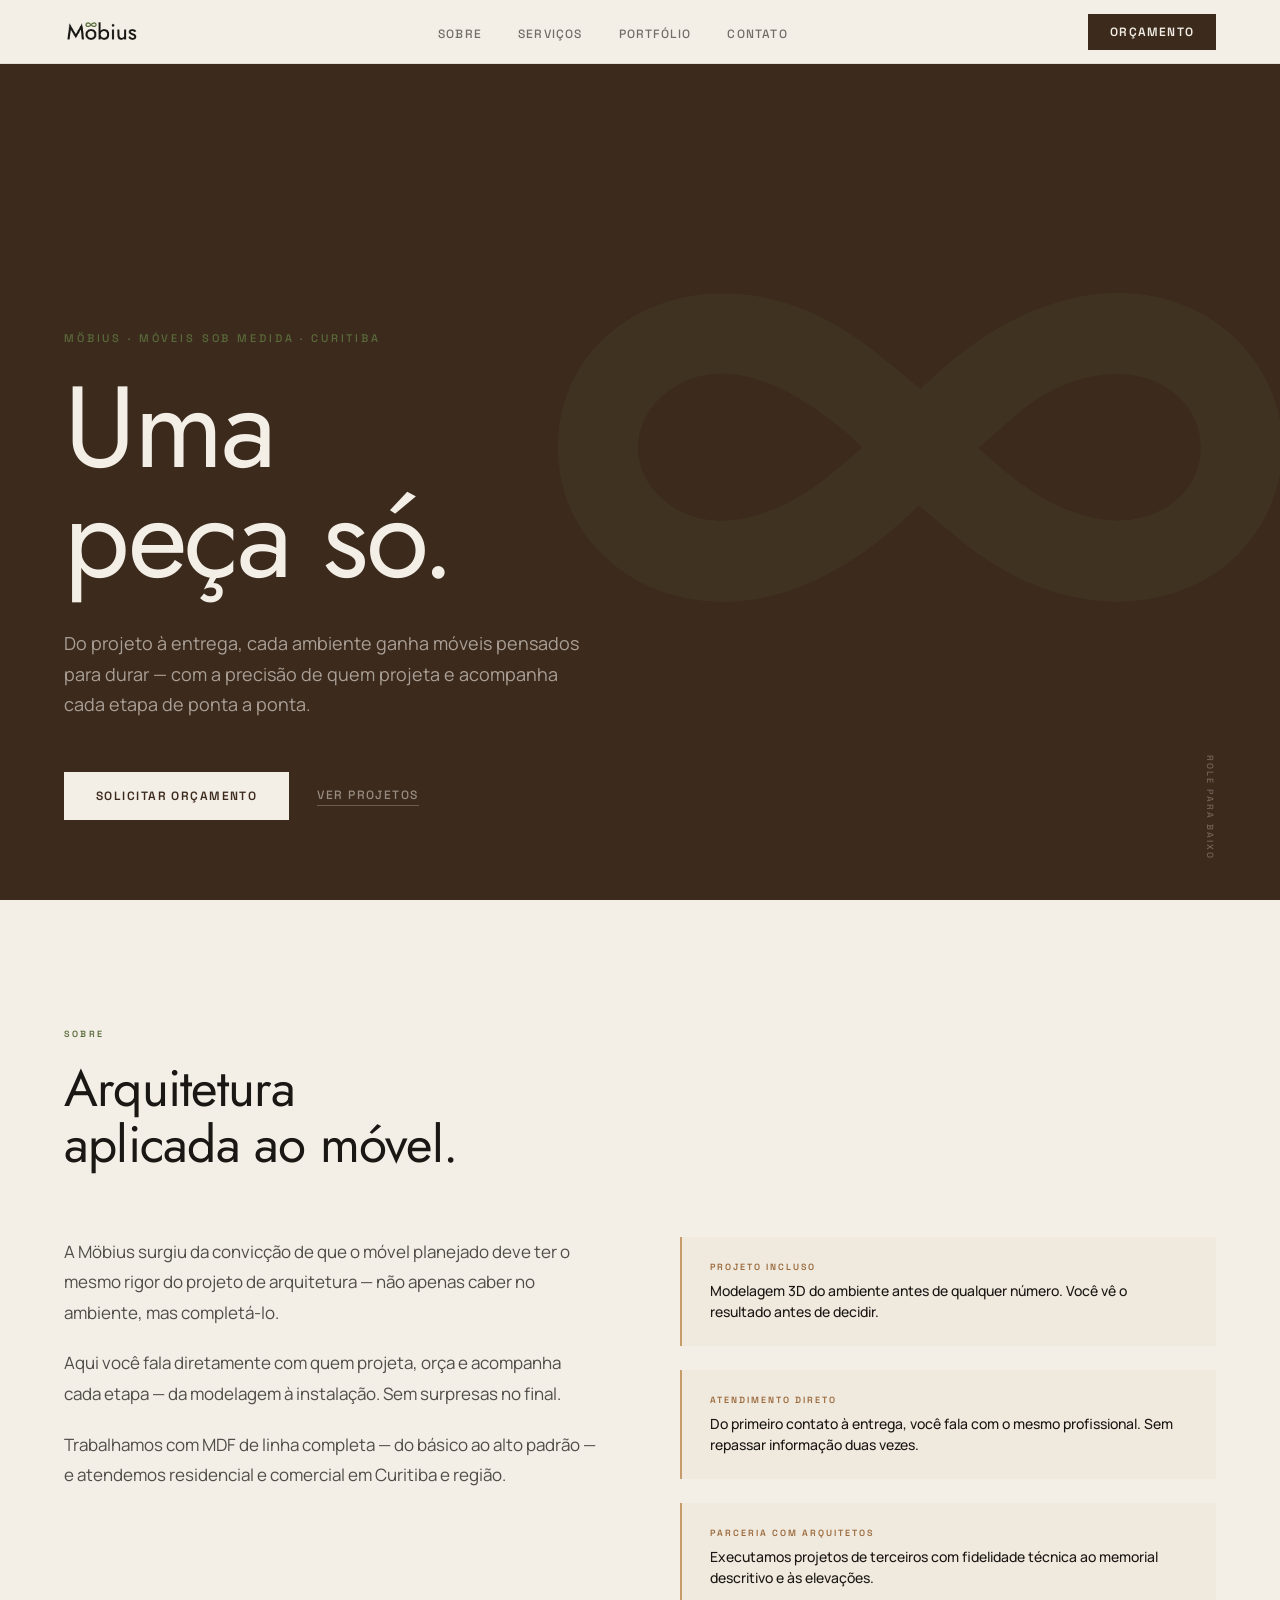
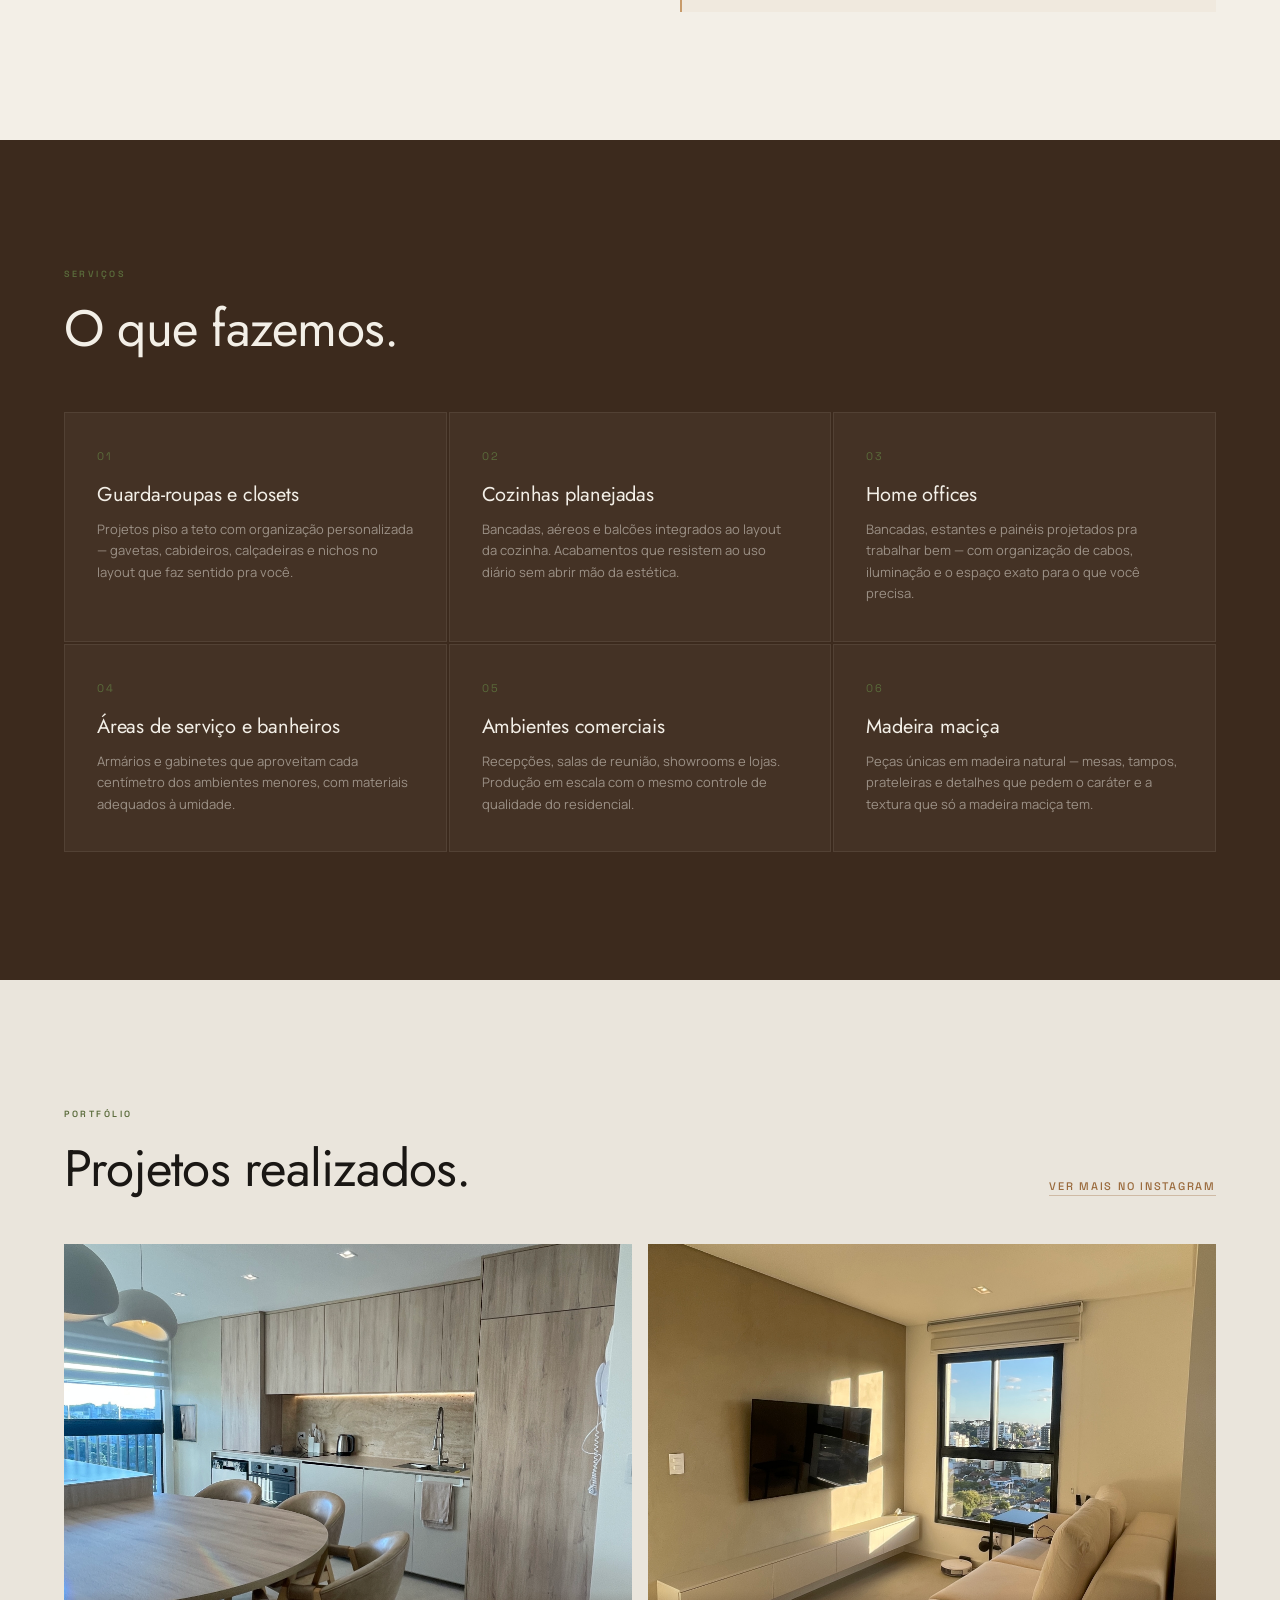
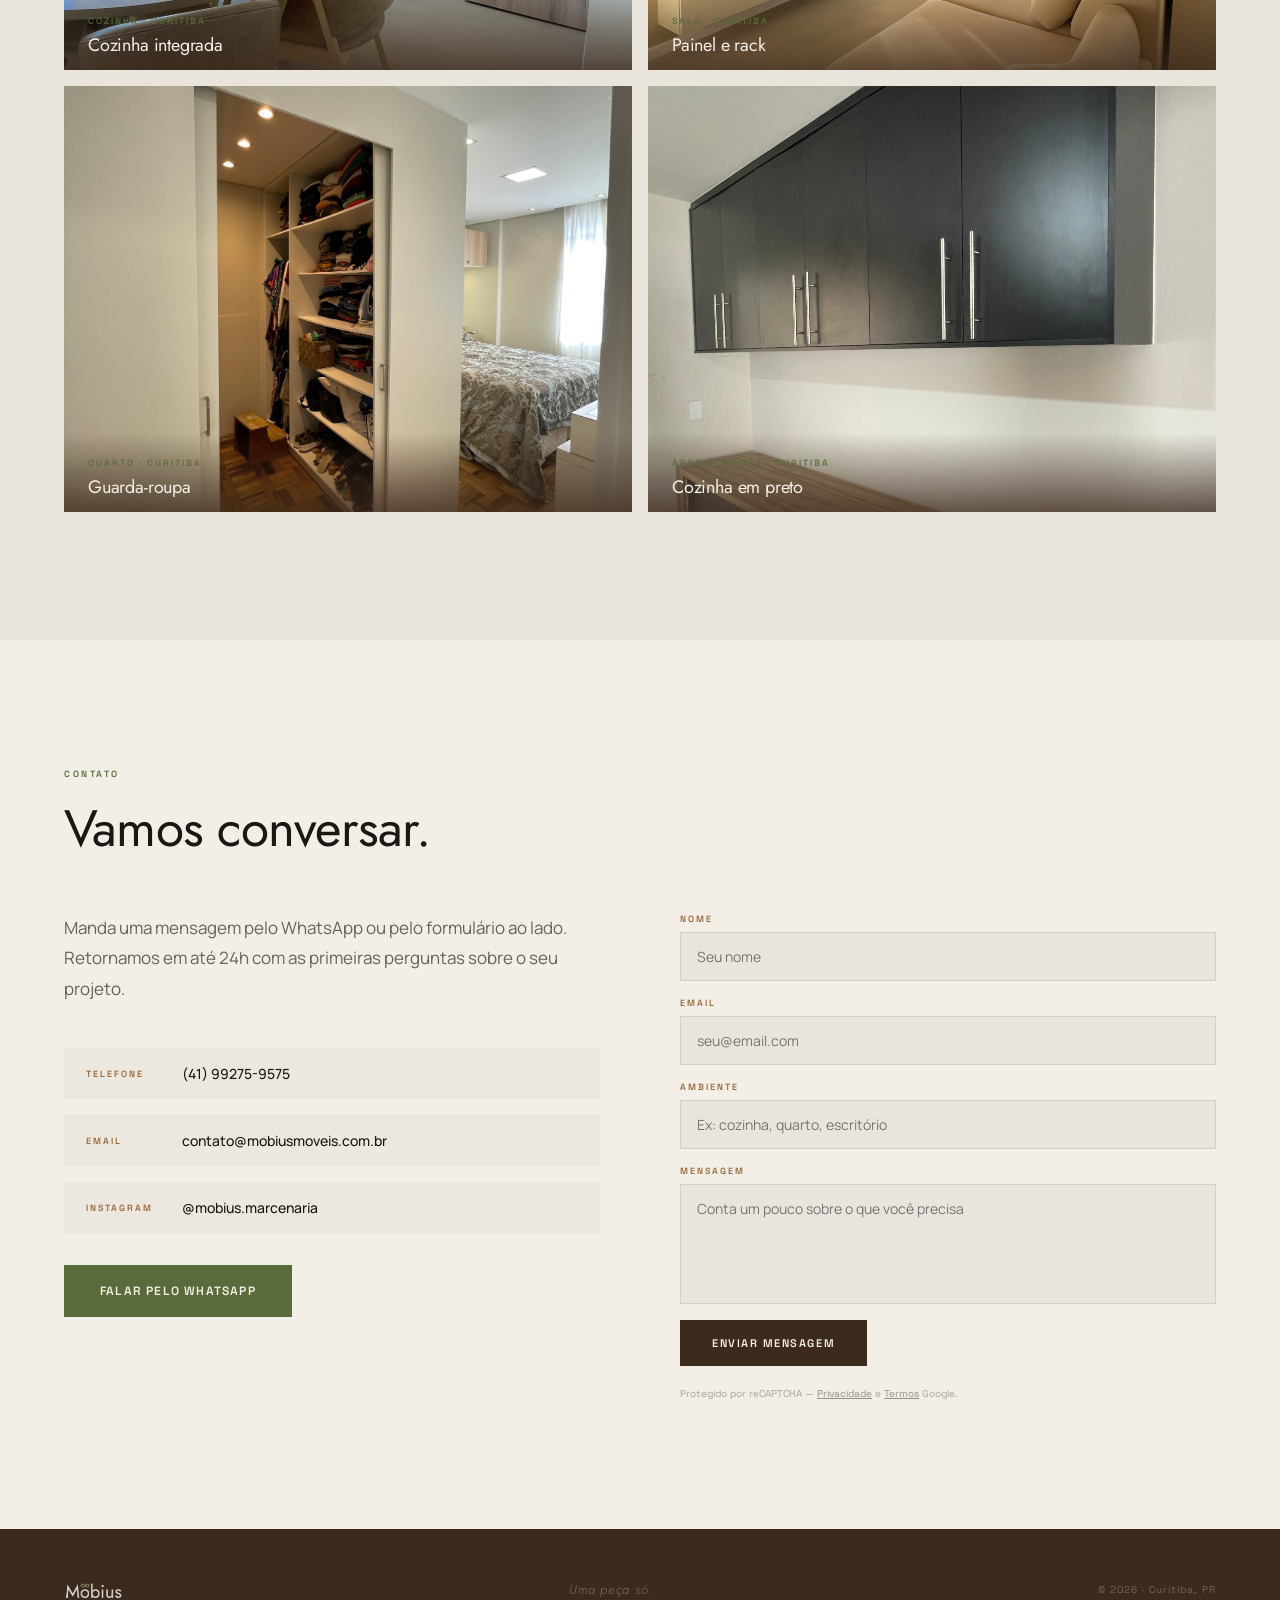
==== index.html @ 86b41a43 "Adiciona site, portfólio, skills /orcamento e /briefing-cliente, e memórias atualizadas" ====
<!DOCTYPE html>
<html lang="pt-BR">
<head>
  <meta charset="UTF-8">
  <meta name="viewport" content="width=device-width, initial-scale=1.0">
  <meta name="description" content="Möbius — Móveis planejados sob medida em MDF, do projeto à instalação. Atendemos residencial e comercial em Curitiba.">
  <title>Möbius — Móveis Sob Medida</title>
  <link rel="preconnect" href="https://fonts.googleapis.com">
  <link rel="preconnect" href="https://fonts.gstatic.com" crossorigin>
  <link href="https://fonts.googleapis.com/css2?family=Jost:ital,wght@0,300;0,400;0,500;0,600;1,300&family=Manrope:wght@400;500;600;700&family=Space+Grotesk:wght@300;400;500;600&display=swap" rel="stylesheet">
  <script src="https://www.google.com/recaptcha/api.js?render=6Lc2WgYtAAAAAO7ogXWaCFEO2RRn3mpumhZgNvRN"></script>
  <style>
    /* ── VARIÁVEIS ────────────────────────────── */
    :root {
      --papel: #F3EFE7;
      --nogueira: #3C2A1D;
      --musgo: #5A6B3B;
      --tinta: #1A1714;
      --mel: #C89B6A;
      --caramelo: #9A6A3C;
      --papel-escuro: #EAE5DC;

      --jost: 'Jost', sans-serif;
      --manrope: 'Manrope', sans-serif;
      --grotesk: 'Space Grotesk', sans-serif;

      --max: 1160px;
      --pad: clamp(24px, 5vw, 80px);
    }

    /* ── RESET ────────────────────────────────── */
    *, *::before, *::after { box-sizing: border-box; margin: 0; padding: 0; }
    html { scroll-behavior: smooth; }
    body {
      font-family: var(--manrope);
      background: var(--papel);
      color: var(--tinta);
      -webkit-font-smoothing: antialiased;
    }
    img { display: block; width: 100%; height: 100%; object-fit: cover; }
    a { text-decoration: none; color: inherit; }

    /* ── NAV ──────────────────────────────────── */
    nav {
      position: fixed;
      top: 0; left: 0; right: 0;
      z-index: 100;
      background: var(--papel);
      border-bottom: 1px solid rgba(60, 42, 29, 0.1);
      padding: 0 var(--pad);
      height: 64px;
      display: flex;
      align-items: center;
      justify-content: space-between;
    }

    .nav-logo {
      display: flex;
      align-items: center;
    }

    .nav-logo img {
      height: 52px;
      width: auto;
      object-fit: contain;
    }

    .nav-links {
      display: flex;
      align-items: center;
      gap: 36px;
      list-style: none;
    }

    .nav-links a {
      font-family: var(--grotesk);
      font-size: 12px;
      font-weight: 500;
      letter-spacing: 0.1em;
      text-transform: uppercase;
      color: rgba(26, 23, 20, 0.6);
      transition: color 0.2s;
    }

    .nav-links a:hover { color: var(--tinta); }

    .nav-cta {
      font-family: var(--grotesk);
      font-size: 12px;
      font-weight: 600;
      letter-spacing: 0.1em;
      text-transform: uppercase;
      color: var(--papel);
      background: var(--nogueira);
      padding: 10px 22px;
      transition: background 0.2s;
    }

    .nav-cta:hover { background: var(--musgo); }

    /* ── HERO ─────────────────────────────────── */
    #inicio {
      background: var(--nogueira);
      min-height: 100vh;
      padding: 120px var(--pad) 80px;
      display: flex;
      flex-direction: column;
      justify-content: flex-end;
      position: relative;
      overflow: hidden;
    }

    .hero-bg-symbol {
      position: absolute;
      right: -8%;
      top: 50%;
      transform: translateY(-50%);
      height: clamp(400px, 72vh, 700px);
      width: auto;
      opacity: 0.13;
      pointer-events: none;
      user-select: none;
    }

    .hero-bg-symbol img {
      height: 100%;
      width: auto;
      object-fit: contain;
    }

    .hero-inner {
      max-width: var(--max);
      width: 100%;
      margin: 0 auto;
      position: relative;
      z-index: 1;
    }

    .hero-eyebrow {
      font-family: var(--grotesk);
      font-size: 11px;
      font-weight: 500;
      letter-spacing: 0.26em;
      text-transform: uppercase;
      color: var(--musgo);
      margin-bottom: 28px;
    }

    .hero-headline {
      font-family: var(--jost);
      font-size: clamp(56px, 9vw, 128px);
      font-weight: 400;
      color: var(--papel);
      line-height: 0.95;
      letter-spacing: -0.02em;
      margin-bottom: 36px;
      max-width: 800px;
    }

    .hero-sub {
      font-family: var(--manrope);
      font-size: clamp(15px, 1.6vw, 18px);
      font-weight: 400;
      color: rgba(243, 239, 231, 0.6);
      line-height: 1.7;
      max-width: 520px;
      margin-bottom: 52px;
    }

    .hero-actions {
      display: flex;
      align-items: center;
      gap: 28px;
      flex-wrap: wrap;
    }

    .btn-primary {
      font-family: var(--grotesk);
      font-size: 12px;
      font-weight: 600;
      letter-spacing: 0.12em;
      text-transform: uppercase;
      color: var(--nogueira);
      background: var(--papel);
      padding: 16px 32px;
      transition: background 0.2s, color 0.2s;
      display: inline-block;
    }

    .btn-primary:hover {
      background: var(--musgo);
      color: var(--papel);
    }

    .btn-ghost {
      font-family: var(--grotesk);
      font-size: 12px;
      font-weight: 500;
      letter-spacing: 0.12em;
      text-transform: uppercase;
      color: rgba(243, 239, 231, 0.5);
      border-bottom: 1px solid rgba(243, 239, 231, 0.25);
      padding-bottom: 2px;
      transition: color 0.2s, border-color 0.2s;
    }

    .btn-ghost:hover {
      color: var(--papel);
      border-color: var(--papel);
    }

    .hero-scroll {
      position: absolute;
      bottom: 40px;
      right: var(--pad);
      font-family: var(--grotesk);
      font-size: 9px;
      font-weight: 500;
      letter-spacing: 0.22em;
      text-transform: uppercase;
      color: rgba(243, 239, 231, 0.3);
      writing-mode: vertical-rl;
    }

    /* ── SEÇÃO GENÉRICA ───────────────────────── */
    section {
      padding: clamp(72px, 10vw, 128px) var(--pad);
    }

    .section-inner {
      max-width: var(--max);
      margin: 0 auto;
    }

    .eyebrow {
      font-family: var(--grotesk);
      font-size: 9px;
      font-weight: 600;
      letter-spacing: 0.28em;
      text-transform: uppercase;
      color: var(--musgo);
      margin-bottom: 20px;
    }

    .section-headline {
      font-family: var(--jost);
      font-size: clamp(32px, 4vw, 52px);
      font-weight: 400;
      color: var(--tinta);
      line-height: 1.1;
      letter-spacing: -0.015em;
    }

    /* ── SOBRE ────────────────────────────────── */
    #sobre {
      background: var(--papel);
    }

    .sobre-grid {
      display: grid;
      grid-template-columns: 1fr 1fr;
      gap: 80px;
      align-items: start;
      margin-top: 64px;
    }

    .sobre-text p {
      font-size: clamp(15px, 1.5vw, 17px);
      font-weight: 400;
      color: rgba(26, 23, 20, 0.75);
      line-height: 1.8;
      margin-bottom: 20px;
    }

    .sobre-text p:last-child { margin-bottom: 0; }

    .sobre-diferenciais {
      display: flex;
      flex-direction: column;
      gap: 24px;
    }

    .diferencial {
      padding: 24px 28px;
      border-left: 2px solid var(--mel);
      background: rgba(200, 155, 106, 0.07);
    }

    .diferencial-label {
      font-family: var(--grotesk);
      font-size: 9px;
      font-weight: 600;
      letter-spacing: 0.22em;
      text-transform: uppercase;
      color: var(--caramelo);
      margin-bottom: 7px;
    }

    .diferencial-text {
      font-family: var(--manrope);
      font-size: 14px;
      font-weight: 500;
      color: var(--tinta);
      line-height: 1.5;
    }

    /* ── SERVIÇOS ─────────────────────────────── */
    #servicos {
      background: var(--nogueira);
    }

    #servicos .eyebrow { color: var(--musgo); }

    #servicos .section-headline { color: var(--papel); }

    .servicos-grid {
      display: grid;
      grid-template-columns: repeat(3, 1fr);
      gap: 2px;
      margin-top: 56px;
    }

    .servico-card {
      background: rgba(243, 239, 231, 0.04);
      border: 1px solid rgba(243, 239, 231, 0.08);
      padding: 36px 32px;
      transition: background 0.25s;
    }

    .servico-card:hover {
      background: rgba(90, 107, 59, 0.15);
    }

    .servico-num {
      font-family: var(--grotesk);
      font-size: 11px;
      font-weight: 400;
      color: var(--musgo);
      letter-spacing: 0.18em;
      margin-bottom: 20px;
    }

    .servico-nome {
      font-family: var(--jost);
      font-size: 20px;
      font-weight: 400;
      color: var(--papel);
      letter-spacing: -0.01em;
      margin-bottom: 12px;
      line-height: 1.2;
    }

    .servico-desc {
      font-family: var(--manrope);
      font-size: 13px;
      font-weight: 400;
      color: rgba(243, 239, 231, 0.5);
      line-height: 1.65;
    }

    /* ── PORTFÓLIO ────────────────────────────── */
    #portfolio {
      background: var(--papel-escuro);
    }

    .portfolio-header {
      display: flex;
      justify-content: space-between;
      align-items: flex-end;
      margin-bottom: 48px;
    }

    .portfolio-link {
      font-family: var(--grotesk);
      font-size: 11px;
      font-weight: 500;
      letter-spacing: 0.16em;
      text-transform: uppercase;
      color: var(--caramelo);
      border-bottom: 1px solid rgba(154, 106, 60, 0.35);
      padding-bottom: 2px;
      transition: color 0.2s;
    }

    .portfolio-link:hover { color: var(--musgo); }

    .portfolio-grid {
      display: grid;
      grid-template-columns: repeat(2, 1fr);
      gap: 16px;
    }

    .portfolio-item {
      position: relative;
      overflow: hidden;
      aspect-ratio: 4/3;
      background: rgba(60, 42, 29, 0.1);
      cursor: pointer;
    }

    /* SUBSTITUIR: quando tiver as fotos, adicionar <img src="assets/projeto-N.jpg" alt="..."> dentro de .portfolio-item */
    .portfolio-placeholder {
      width: 100%;
      height: 100%;
      display: flex;
      align-items: center;
      justify-content: center;
      background: linear-gradient(135deg, rgba(60,42,29,0.08) 0%, rgba(200,155,106,0.12) 100%);
    }

    .portfolio-placeholder-icon {
      font-family: var(--jost);
      font-size: 48px;
      font-weight: 300;
      color: rgba(60, 42, 29, 0.15);
    }

    .portfolio-item-overlay {
      position: absolute;
      bottom: 0; left: 0; right: 0;
      background: linear-gradient(to top, rgba(60,42,29,0.85) 0%, transparent 100%);
      padding: 24px 24px 20px;
      transform: translateY(8px);
      transition: transform 0.3s;
    }

    .portfolio-item:hover .portfolio-item-overlay {
      transform: translateY(0);
    }

    .portfolio-item-label {
      font-family: var(--grotesk);
      font-size: 9px;
      font-weight: 500;
      letter-spacing: 0.22em;
      text-transform: uppercase;
      color: var(--musgo);
      margin-bottom: 5px;
    }

    .portfolio-item-nome {
      font-family: var(--jost);
      font-size: 18px;
      font-weight: 400;
      color: var(--papel);
      letter-spacing: -0.01em;
    }

    /* ── CONTATO ──────────────────────────────── */
    #contato {
      background: var(--papel);
    }

    .contato-grid {
      display: grid;
      grid-template-columns: 1fr 1fr;
      gap: 80px;
      align-items: start;
      margin-top: 56px;
    }

    .contato-intro {
      font-family: var(--manrope);
      font-size: clamp(15px, 1.5vw, 17px);
      font-weight: 400;
      color: rgba(26, 23, 20, 0.65);
      line-height: 1.8;
      margin-bottom: 44px;
    }

    .contato-canais {
      display: flex;
      flex-direction: column;
      gap: 16px;
    }

    .canal {
      display: flex;
      align-items: center;
      gap: 16px;
      padding: 16px 20px;
      background: rgba(60, 42, 29, 0.04);
      border-left: 2px solid transparent;
      transition: border-color 0.2s, background 0.2s;
    }

    .canal:hover {
      border-color: var(--musgo);
      background: rgba(90, 107, 59, 0.06);
    }

    .canal-label {
      font-family: var(--grotesk);
      font-size: 9px;
      font-weight: 600;
      letter-spacing: 0.22em;
      text-transform: uppercase;
      color: var(--caramelo);
      min-width: 80px;
    }

    .canal-value {
      font-family: var(--manrope);
      font-size: 14px;
      font-weight: 500;
      color: var(--tinta);
    }

    .contato-wpp {
      display: inline-flex;
      align-items: center;
      gap: 12px;
      font-family: var(--grotesk);
      font-size: 12px;
      font-weight: 600;
      letter-spacing: 0.1em;
      text-transform: uppercase;
      color: var(--papel);
      background: var(--musgo);
      padding: 18px 36px;
      margin-top: 32px;
      transition: background 0.2s;
    }

    .contato-wpp:hover { background: var(--nogueira); }

    .contato-form {
      display: flex;
      flex-direction: column;
      gap: 16px;
    }

    .form-group {
      display: flex;
      flex-direction: column;
      gap: 7px;
    }

    .form-label {
      font-family: var(--grotesk);
      font-size: 9px;
      font-weight: 600;
      letter-spacing: 0.22em;
      text-transform: uppercase;
      color: var(--caramelo);
    }

    .form-input,
    .form-textarea {
      font-family: var(--manrope);
      font-size: 14px;
      font-weight: 400;
      color: var(--tinta);
      background: rgba(60, 42, 29, 0.05);
      border: 1px solid rgba(60, 42, 29, 0.12);
      padding: 14px 16px;
      outline: none;
      transition: border-color 0.2s;
      resize: none;
      width: 100%;
    }

    .form-input:focus,
    .form-textarea:focus {
      border-color: var(--musgo);
    }

    .form-textarea { min-height: 120px; }

    .grecaptcha-badge { visibility: hidden !important; }

  .recaptcha-notice {
    font-family: var(--grotesk);
    font-size: 10px;
    color: rgba(26, 23, 20, 0.35);
    line-height: 1.5;
    margin-top: 4px;
  }

  .recaptcha-notice a {
    color: rgba(26, 23, 20, 0.45);
    text-decoration: underline;
  }

  .form-submit {
      font-family: var(--grotesk);
      font-size: 11px;
      font-weight: 600;
      letter-spacing: 0.14em;
      text-transform: uppercase;
      color: var(--papel);
      background: var(--nogueira);
      border: none;
      padding: 16px 32px;
      cursor: pointer;
      transition: background 0.2s;
      align-self: flex-start;
    }

    .form-submit:hover { background: var(--musgo); }

    /* ── FOOTER ───────────────────────────────── */
    footer {
      background: var(--nogueira);
      padding: 40px var(--pad);
    }

    .footer-inner {
      max-width: var(--max);
      margin: 0 auto;
      display: flex;
      justify-content: space-between;
      align-items: center;
    }

    .footer-logo img {
      height: 42px;
      width: auto;
      object-fit: contain;
      opacity: 0.8;
    }

    .footer-tagline {
      font-family: var(--jost);
      font-size: 13px;
      font-weight: 300;
      font-style: italic;
      color: rgba(243, 239, 231, 0.35);
      letter-spacing: 0.06em;
    }

    .footer-copy {
      font-family: var(--grotesk);
      font-size: 10px;
      font-weight: 400;
      letter-spacing: 0.1em;
      color: rgba(243, 239, 231, 0.3);
    }

    /* ── RESPONSIVO ───────────────────────────── */
    @media (max-width: 900px) {
      .nav-links { display: none; }

      .sobre-grid,
      .contato-grid { grid-template-columns: 1fr; gap: 48px; }

      .servicos-grid { grid-template-columns: repeat(2, 1fr); }

      .portfolio-header { flex-direction: column; align-items: flex-start; gap: 16px; }

      .footer-inner { flex-direction: column; gap: 16px; text-align: center; }
    }

    @media (max-width: 600px) {
      .servicos-grid,
      .portfolio-grid { grid-template-columns: 1fr; }

      .hero-actions { flex-direction: column; align-items: flex-start; }

      .hero-scroll { display: none; }
    }
  </style>
</head>
<body>

<!-- ── NAV ──────────────────────────────────── -->
<nav>
  <a href="#inicio" class="nav-logo">
    <img src="assets/logo-wordmark.png" alt="Möbius">
  </a>
  <ul class="nav-links">
    <li><a href="#sobre">Sobre</a></li>
    <li><a href="#servicos">Serviços</a></li>
    <li><a href="#portfolio">Portfólio</a></li>
    <li><a href="#contato">Contato</a></li>
  </ul>
  <a href="https://wa.me/5541992759575?text=Ol%C3%A1%2C%20vim%20pelo%20site%20da%20M%C3%B6bius%20e%20gostaria%20de%20um%20or%C3%A7amento." target="_blank" class="nav-cta">Orçamento</a>
</nav>

<!-- ── HERO ─────────────────────────────────── -->
<section id="inicio">
  <div class="hero-bg-symbol">
    <img src="assets/logo-symbol.png" alt="">
  </div>
  <div class="hero-inner">
    <p class="hero-eyebrow">Möbius · Móveis sob medida · Curitiba</p>
    <h1 class="hero-headline">Uma<br>peça só.</h1>
    <p class="hero-sub">Do projeto à entrega, cada ambiente ganha móveis pensados para durar — com a precisão de quem projeta e acompanha cada etapa de ponta a ponta.</p>
    <div class="hero-actions">
      <a href="https://wa.me/5541992759575?text=Ol%C3%A1%2C%20vim%20pelo%20site%20da%20M%C3%B6bius%20e%20gostaria%20de%20um%20or%C3%A7amento." target="_blank" class="btn-primary">Solicitar orçamento</a>
      <a href="#portfolio" class="btn-ghost">Ver projetos</a>
    </div>
  </div>
  <span class="hero-scroll">Role para baixo</span>
</section>

<!-- ── SOBRE ─────────────────────────────────── -->
<section id="sobre">
  <div class="section-inner">
    <p class="eyebrow">Sobre</p>
    <h2 class="section-headline">Arquitetura<br>aplicada ao móvel.</h2>
    <div class="sobre-grid">
      <div class="sobre-text">
        <p>A Möbius surgiu da convicção de que o móvel planejado deve ter o mesmo rigor do projeto de arquitetura — não apenas caber no ambiente, mas completá-lo.</p>
        <p>Aqui você fala diretamente com quem projeta, orça e acompanha cada etapa — da modelagem à instalação. Sem surpresas no final.</p>
        <p>Trabalhamos com MDF de linha completa — do básico ao alto padrão — e atendemos residencial e comercial em Curitiba e região.</p>
      </div>
      <div class="sobre-diferenciais">
        <div class="diferencial">
          <p class="diferencial-label">Projeto incluso</p>
          <p class="diferencial-text">Modelagem 3D do ambiente antes de qualquer número. Você vê o resultado antes de decidir.</p>
        </div>
        <div class="diferencial">
          <p class="diferencial-label">Atendimento direto</p>
          <p class="diferencial-text">Do primeiro contato à entrega, você fala com o mesmo profissional. Sem repassar informação duas vezes.</p>
        </div>
        <div class="diferencial">
          <p class="diferencial-label">Parceria com arquitetos</p>
          <p class="diferencial-text">Executamos projetos de terceiros com fidelidade técnica ao memorial descritivo e às elevações.</p>
        </div>
      </div>
    </div>
  </div>
</section>

<!-- ── SERVIÇOS ───────────────────────────────── -->
<section id="servicos">
  <div class="section-inner">
    <p class="eyebrow">Serviços</p>
    <h2 class="section-headline">O que fazemos.</h2>
    <div class="servicos-grid">
      <div class="servico-card">
        <p class="servico-num">01</p>
        <h3 class="servico-nome">Guarda-roupas e closets</h3>
        <p class="servico-desc">Projetos piso a teto com organização personalizada — gavetas, cabideiros, calçadeiras e nichos no layout que faz sentido pra você.</p>
      </div>
      <div class="servico-card">
        <p class="servico-num">02</p>
        <h3 class="servico-nome">Cozinhas planejadas</h3>
        <p class="servico-desc">Bancadas, aéreos e balcões integrados ao layout da cozinha. Acabamentos que resistem ao uso diário sem abrir mão da estética.</p>
      </div>
      <div class="servico-card">
        <p class="servico-num">03</p>
        <h3 class="servico-nome">Home offices</h3>
        <p class="servico-desc">Bancadas, estantes e painéis projetados pra trabalhar bem — com organização de cabos, iluminação e o espaço exato para o que você precisa.</p>
      </div>
      <div class="servico-card">
        <p class="servico-num">04</p>
        <h3 class="servico-nome">Áreas de serviço e banheiros</h3>
        <p class="servico-desc">Armários e gabinetes que aproveitam cada centímetro dos ambientes menores, com materiais adequados à umidade.</p>
      </div>
      <div class="servico-card">
        <p class="servico-num">05</p>
        <h3 class="servico-nome">Ambientes comerciais</h3>
        <p class="servico-desc">Recepções, salas de reunião, showrooms e lojas. Produção em escala com o mesmo controle de qualidade do residencial.</p>
      </div>
      <div class="servico-card">
        <p class="servico-num">06</p>
        <h3 class="servico-nome">Madeira maciça</h3>
        <p class="servico-desc">Peças únicas em madeira natural — mesas, tampos, prateleiras e detalhes que pedem o caráter e a textura que só a madeira maciça tem.</p>
      </div>
    </div>
  </div>
</section>

<!-- ── PORTFÓLIO ──────────────────────────────── -->
<section id="portfolio">
  <div class="section-inner">
    <div class="portfolio-header">
      <div>
        <p class="eyebrow">Portfólio</p>
        <h2 class="section-headline">Projetos realizados.</h2>
      </div>
      <a href="https://www.instagram.com/mobius.marcenaria" target="_blank" class="portfolio-link">Ver mais no Instagram</a>
    </div>
    <div class="portfolio-grid">

      <div class="portfolio-item">
        <img src="assets/projeto-1.jpg" alt="Cozinha planejada amadeirada com sala integrada — Möbius Marcenaria">
        <div class="portfolio-item-overlay">
          <p class="portfolio-item-label">Cozinha · Curitiba</p>
          <p class="portfolio-item-nome">Cozinha integrada</p>
        </div>
      </div>

      <div class="portfolio-item">
        <img src="assets/projeto-2.jpg" alt="Painel de TV e rack sob medida — Möbius Marcenaria">
        <div class="portfolio-item-overlay">
          <p class="portfolio-item-label">Sala · Curitiba</p>
          <p class="portfolio-item-nome">Painel e rack</p>
        </div>
      </div>

      <div class="portfolio-item">
        <img src="assets/projeto-3.jpg" alt="Guarda-roupa sob medida — Möbius Marcenaria">
        <div class="portfolio-item-overlay">
          <p class="portfolio-item-label">Quarto · Curitiba</p>
          <p class="portfolio-item-nome">Guarda-roupa</p>
        </div>
      </div>

      <div class="portfolio-item">
        <img src="assets/projeto-4.jpg" alt="Cozinha preta com bancada amadeirada — Möbius Marcenaria">
        <div class="portfolio-item-overlay">
          <p class="portfolio-item-label">Área gourmet · Curitiba</p>
          <p class="portfolio-item-nome">Cozinha em preto</p>
        </div>
      </div>

    </div>
  </div>
</section>

<!-- ── CONTATO ────────────────────────────────── -->
<section id="contato">
  <div class="section-inner">
    <p class="eyebrow">Contato</p>
    <h2 class="section-headline">Vamos conversar.</h2>
    <div class="contato-grid">
      <div>
        <p class="contato-intro">Manda uma mensagem pelo WhatsApp ou pelo formulário ao lado. Retornamos em até 24h com as primeiras perguntas sobre o seu projeto.</p>
        <div class="contato-canais">
          <a href="tel:+5541992759575" class="canal">
            <span class="canal-label">Telefone</span>
            <span class="canal-value">(41) 99275-9575</span>
          </a>
          <a href="mailto:contato@mobiusmoveis.com.br" class="canal">
            <span class="canal-label">Email</span>
            <span class="canal-value">contato@mobiusmoveis.com.br</span>
          </a>
          <a href="https://www.instagram.com/mobius.marcenaria" target="_blank" class="canal">
            <span class="canal-label">Instagram</span>
            <span class="canal-value">@mobius.marcenaria</span>
          </a>
        </div>
        <a href="https://wa.me/5541992759575?text=Ol%C3%A1%2C%20vim%20pelo%20site%20da%20M%C3%B6bius%20e%20gostaria%20de%20um%20or%C3%A7amento." target="_blank" class="contato-wpp">
          Falar pelo WhatsApp
        </a>
      </div>
      <form class="contato-form" id="contatoForm" action="https://formspree.io/f/mgoqjalw" method="POST">
        <input type="hidden" name="g-recaptcha-response" id="recaptchaToken">
        <div class="form-group">
          <label class="form-label" for="nome">Nome</label>
          <input class="form-input" type="text" id="nome" name="nome" placeholder="Seu nome" required>
        </div>
        <div class="form-group">
          <label class="form-label" for="email">Email</label>
          <input class="form-input" type="email" id="email" name="email" placeholder="seu@email.com" required>
        </div>
        <div class="form-group">
          <label class="form-label" for="ambiente">Ambiente</label>
          <input class="form-input" type="text" id="ambiente" name="ambiente" placeholder="Ex: cozinha, quarto, escritório">
        </div>
        <div class="form-group">
          <label class="form-label" for="mensagem">Mensagem</label>
          <textarea class="form-textarea" id="mensagem" name="mensagem" placeholder="Conta um pouco sobre o que você precisa"></textarea>
        </div>
        <button type="submit" class="form-submit">Enviar mensagem</button>
        <p class="recaptcha-notice">Protegido por reCAPTCHA — <a href="https://policies.google.com/privacy" target="_blank">Privacidade</a> e <a href="https://policies.google.com/terms" target="_blank">Termos</a> Google.</p>
      </form>
    </div>
  </div>
</section>

<!-- ── FOOTER ─────────────────────────────────── -->
<footer>
  <div class="footer-inner">
    <div class="footer-logo"><img src="assets/logo-wordmark-light.png" alt="Möbius"></div>
    <span class="footer-tagline">Uma peça só.</span>
    <span class="footer-copy">© 2026 · Curitiba, PR</span>
  </div>
</footer>

<!-- ── BACK TO TOP ───────────────────────────────── -->
<button class="back-to-top" id="backToTop" aria-label="Voltar ao topo" onclick="window.scrollTo({top:0,behavior:'smooth'})">
  <svg width="16" height="16" viewBox="0 0 16 16" fill="none" xmlns="http://www.w3.org/2000/svg">
    <path d="M8 13V3M3 8L8 3L13 8" stroke="currentColor" stroke-width="1.5" stroke-linecap="round" stroke-linejoin="round"/>
  </svg>
</button>

<style>
  .back-to-top {
    position: fixed;
    bottom: 32px;
    right: 32px;
    width: 40px;
    height: 40px;
    background: var(--nogueira);
    color: var(--papel);
    border: none;
    cursor: pointer;
    display: flex;
    align-items: center;
    justify-content: center;
    opacity: 0;
    transform: translateY(12px);
    transition: opacity 0.3s, transform 0.3s, background 0.2s;
    pointer-events: none;
    z-index: 99;
  }

  .back-to-top.visible {
    opacity: 1;
    transform: translateY(0);
    pointer-events: auto;
  }

  .back-to-top:hover {
    background: var(--musgo);
  }

  @media (max-width: 600px) {
    .back-to-top { bottom: 20px; right: 20px; }
  }
</style>

<script>
  const btn = document.getElementById('backToTop');
  window.addEventListener('scroll', () => {
    btn.classList.toggle('visible', window.scrollY > 120);
  }, { passive: true });

  document.getElementById('contatoForm').addEventListener('submit', function(e) {
    e.preventDefault();
    const form = this;
    grecaptcha.ready(function() {
      grecaptcha.execute('6Lc2WgYtAAAAAO7ogXWaCFEO2RRn3mpumhZgNvRN', { action: 'contact' }).then(function(token) {
        document.getElementById('recaptchaToken').value = token;
        form.submit();
      });
    });
  });
</script>

</body>
</html>
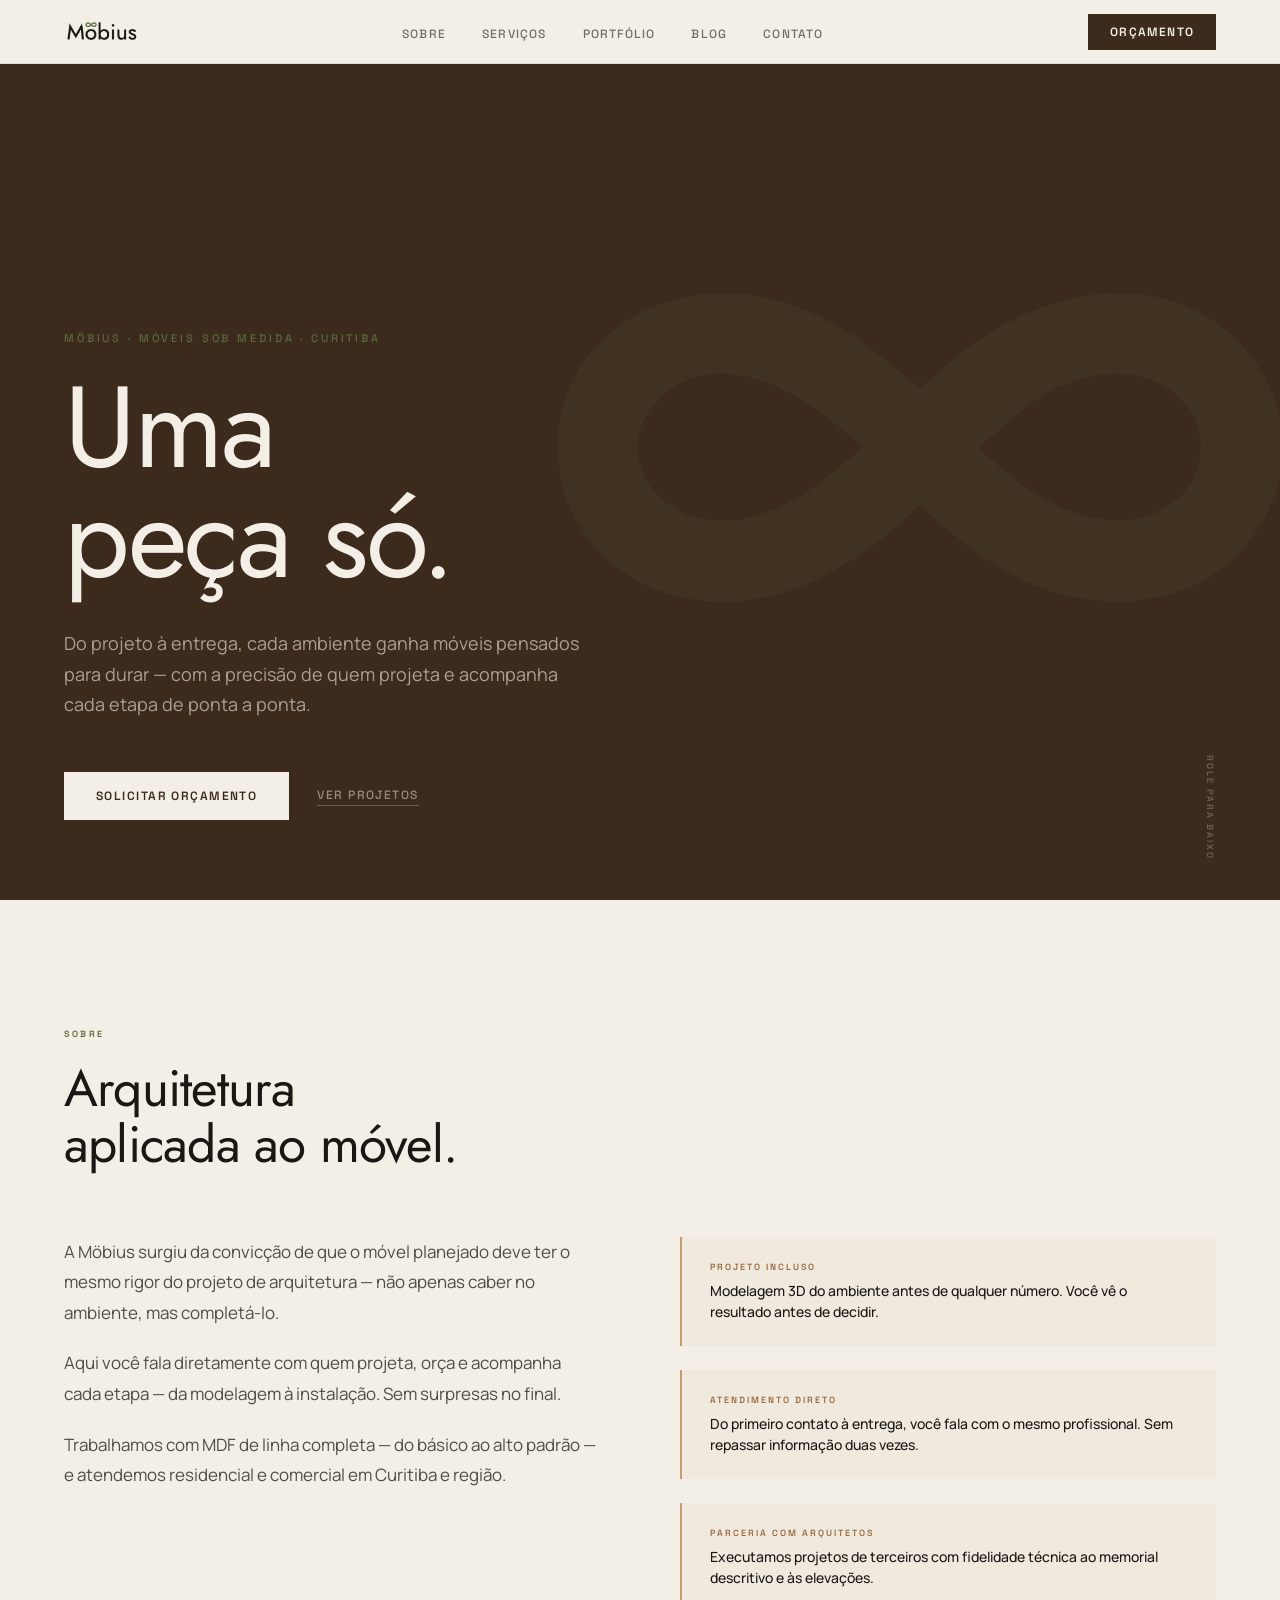
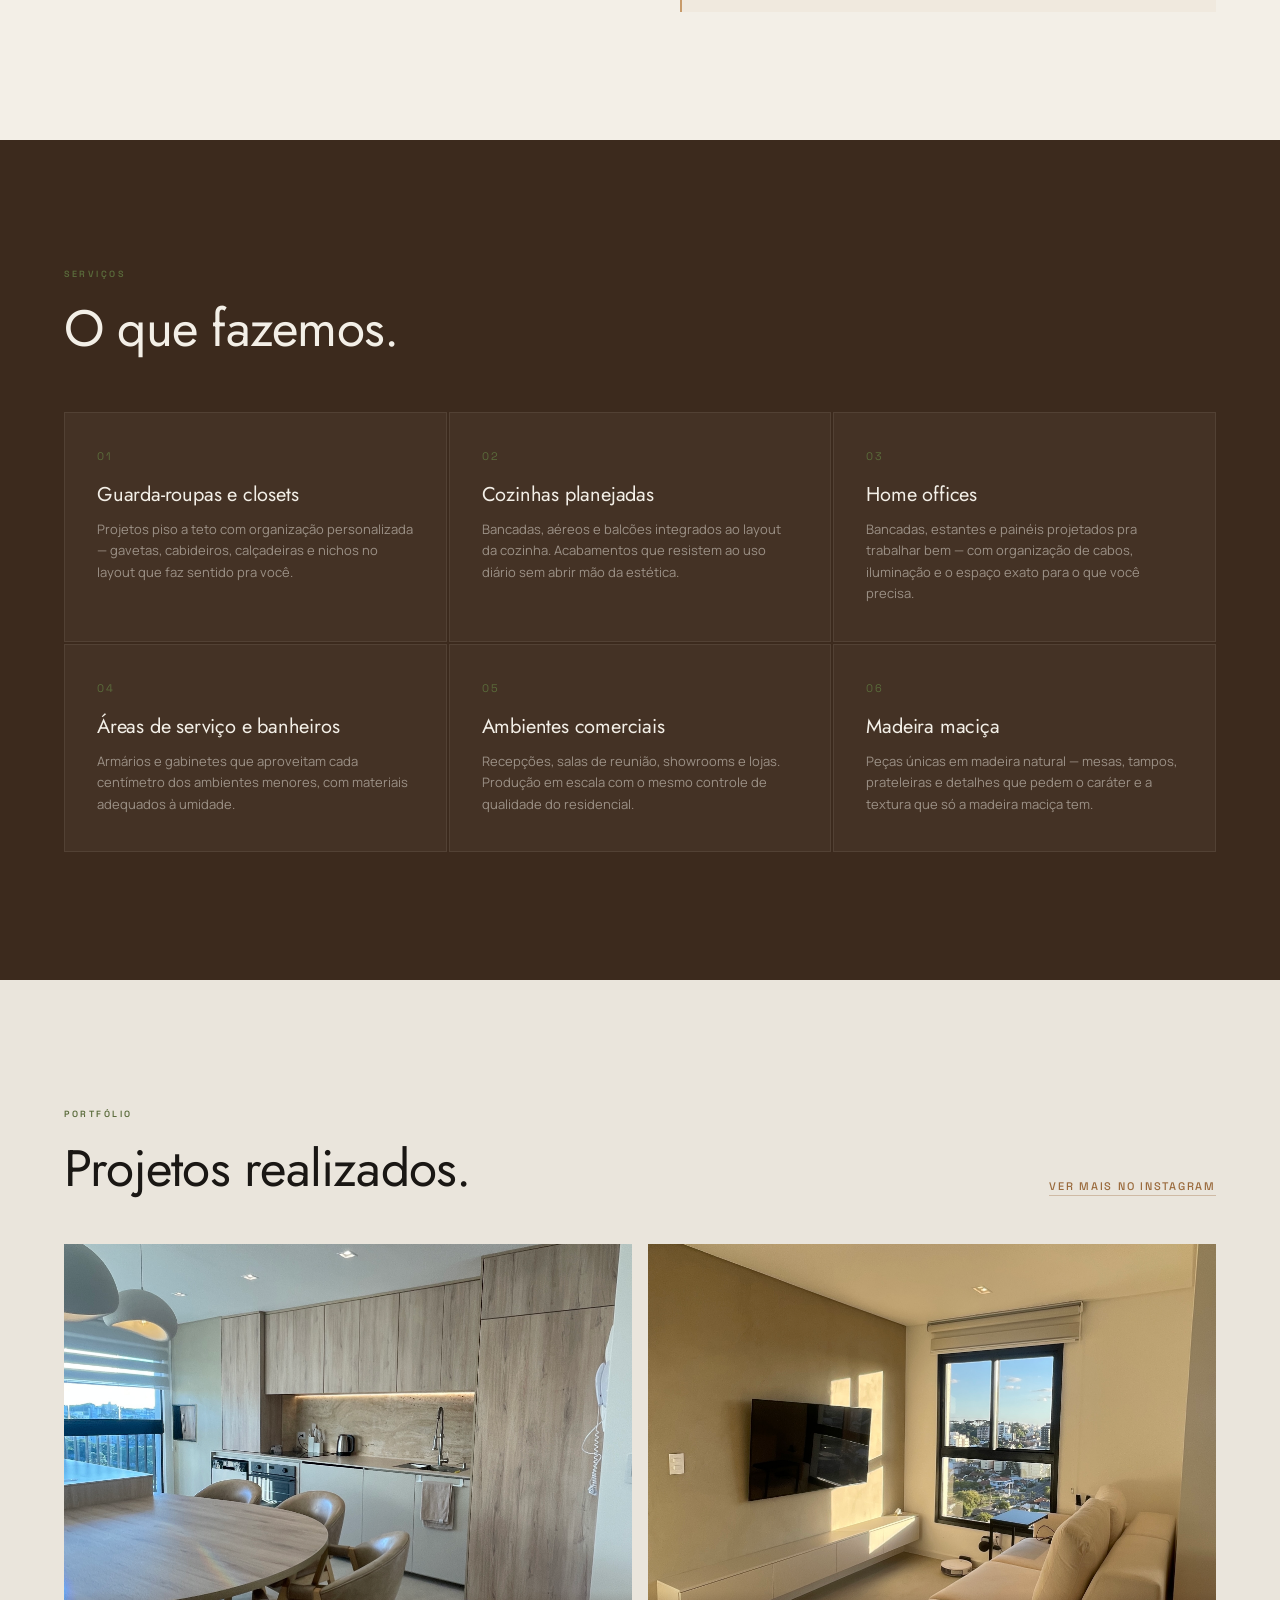
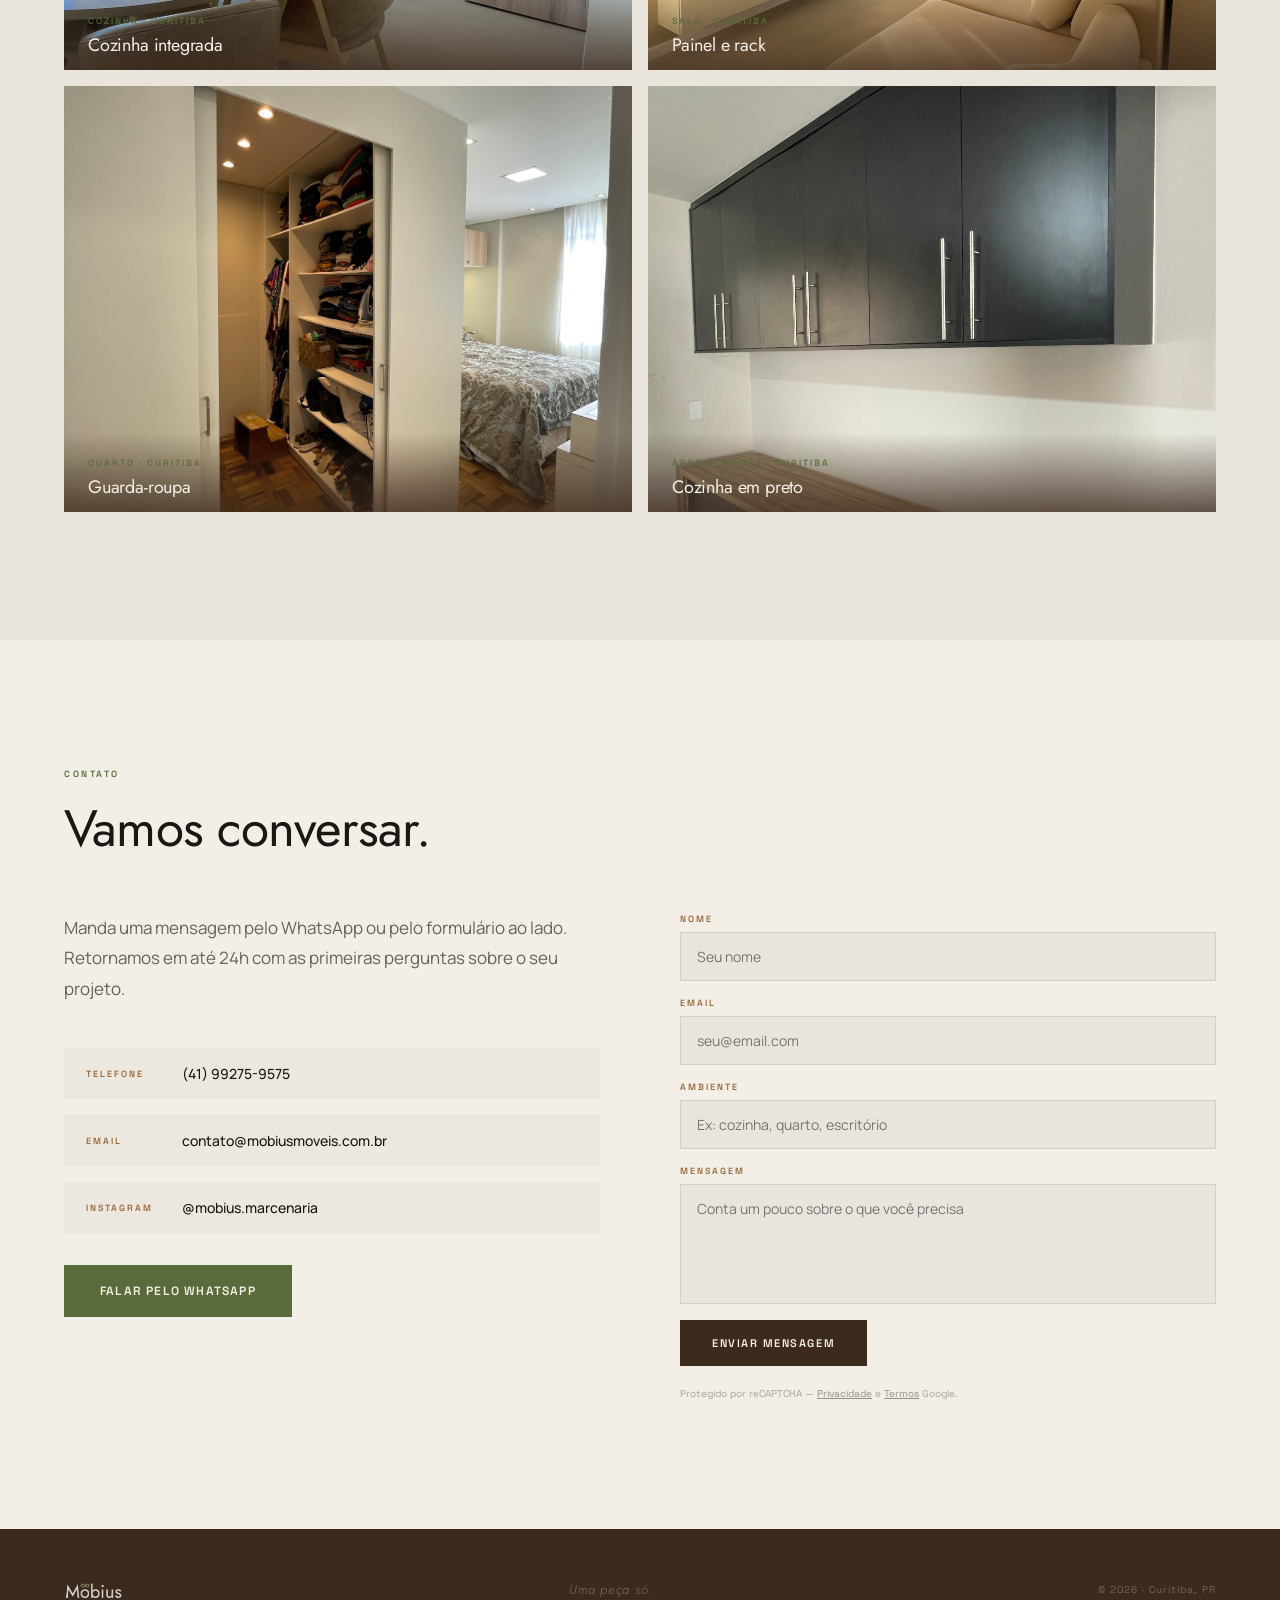
==== commit 8a8b132d: "blog: pesquisa SEO, gerador estático e primeiros artigos Pesquisa (marketing/seo/): demanda, concorr" ====
--- a/index.html
+++ b/index.html
@@ -3,8 +3,69 @@
 <head>
   <meta charset="UTF-8">
   <meta name="viewport" content="width=device-width, initial-scale=1.0">
-  <meta name="description" content="Möbius — Móveis planejados sob medida em MDF, do projeto à instalação. Atendemos residencial e comercial em Curitiba.">
-  <title>Möbius — Móveis Sob Medida</title>
+  <meta name="description" content="Möbius — Móveis planejados sob medida em MDF, do projeto 3D à instalação. Marcenaria de autor para residencial e comercial em Curitiba e região.">
+  <title>Móveis Planejados Sob Medida em Curitiba | Möbius Marcenaria</title>
+  <link rel="canonical" href="https://www.mobiusmoveis.com.br/">
+
+  <meta property="og:type" content="website">
+  <meta property="og:site_name" content="Möbius Marcenaria">
+  <meta property="og:locale" content="pt_BR">
+  <meta property="og:title" content="Móveis Planejados Sob Medida em Curitiba | Möbius Marcenaria">
+  <meta property="og:description" content="Móveis planejados sob medida em MDF, do projeto 3D à instalação. Marcenaria de autor para residencial e comercial em Curitiba e região.">
+  <meta property="og:url" content="https://www.mobiusmoveis.com.br/">
+  <meta property="og:image" content="https://www.mobiusmoveis.com.br/assets/projeto-1.jpg">
+  <meta name="twitter:card" content="summary_large_image">
+  <meta name="twitter:title" content="Móveis Planejados Sob Medida em Curitiba | Möbius Marcenaria">
+  <meta name="twitter:description" content="Móveis planejados sob medida em MDF, do projeto 3D à instalação. Marcenaria de autor em Curitiba.">
+  <meta name="twitter:image" content="https://www.mobiusmoveis.com.br/assets/projeto-1.jpg">
+
+  <script type="application/ld+json">
+  {
+    "@context": "https://schema.org",
+    "@type": "HomeAndConstructionBusiness",
+    "@id": "https://www.mobiusmoveis.com.br/#negocio",
+    "name": "Möbius Marcenaria",
+    "alternateName": "Möbius Móveis Sob Medida",
+    "description": "Marcenaria de autor em Curitiba. Móveis planejados sob medida em MDF, do projeto 3D à instalação, para residencial e comercial.",
+    "url": "https://www.mobiusmoveis.com.br/",
+    "logo": "https://www.mobiusmoveis.com.br/assets/logo-wordmark.png",
+    "image": "https://www.mobiusmoveis.com.br/assets/projeto-1.jpg",
+    "telephone": "+55-41-99275-9575",
+    "email": "contato@mobiusmoveis.com.br",
+    "priceRange": "$$-$$$",
+    "address": {
+      "@type": "PostalAddress",
+      "addressLocality": "Curitiba",
+      "addressRegion": "PR",
+      "addressCountry": "BR"
+    },
+    "areaServed": [
+      { "@type": "City", "name": "Curitiba" },
+      { "@type": "AdministrativeArea", "name": "Região Metropolitana de Curitiba" }
+    ],
+    "sameAs": ["https://www.instagram.com/mobius.marcenaria"],
+    "knowsAbout": [
+      "móveis planejados sob medida",
+      "marcenaria em MDF",
+      "cozinhas planejadas",
+      "guarda-roupas e closets",
+      "execução de projeto de arquitetura"
+    ],
+    "hasOfferCatalog": {
+      "@type": "OfferCatalog",
+      "name": "Serviços de marcenaria sob medida",
+      "itemListElement": [
+        { "@type": "Offer", "itemOffered": { "@type": "Service", "name": "Guarda-roupas e closets planejados" } },
+        { "@type": "Offer", "itemOffered": { "@type": "Service", "name": "Cozinhas planejadas sob medida" } },
+        { "@type": "Offer", "itemOffered": { "@type": "Service", "name": "Home offices planejados" } },
+        { "@type": "Offer", "itemOffered": { "@type": "Service", "name": "Armários para áreas de serviço e banheiros" } },
+        { "@type": "Offer", "itemOffered": { "@type": "Service", "name": "Marcenaria para ambientes comerciais" } },
+        { "@type": "Offer", "itemOffered": { "@type": "Service", "name": "Peças em madeira maciça" } }
+      ]
+    }
+  }
+  </script>
+
   <link rel="preconnect" href="https://fonts.googleapis.com">
   <link rel="preconnect" href="https://fonts.gstatic.com" crossorigin>
   <link href="https://fonts.googleapis.com/css2?family=Jost:ital,wght@0,300;0,400;0,500;0,600;1,300&family=Manrope:wght@400;500;600;700&family=Space+Grotesk:wght@300;400;500;600&display=swap" rel="stylesheet">
@@ -672,6 +733,7 @@
     <li><a href="#sobre">Sobre</a></li>
     <li><a href="#servicos">Serviços</a></li>
     <li><a href="#portfolio">Portfólio</a></li>
+    <li><a href="/blog/">Blog</a></li>
     <li><a href="#contato">Contato</a></li>
   </ul>
   <a href="https://wa.me/5541992759575?text=Ol%C3%A1%2C%20vim%20pelo%20site%20da%20M%C3%B6bius%20e%20gostaria%20de%20um%20or%C3%A7amento." target="_blank" class="nav-cta">Orçamento</a>
